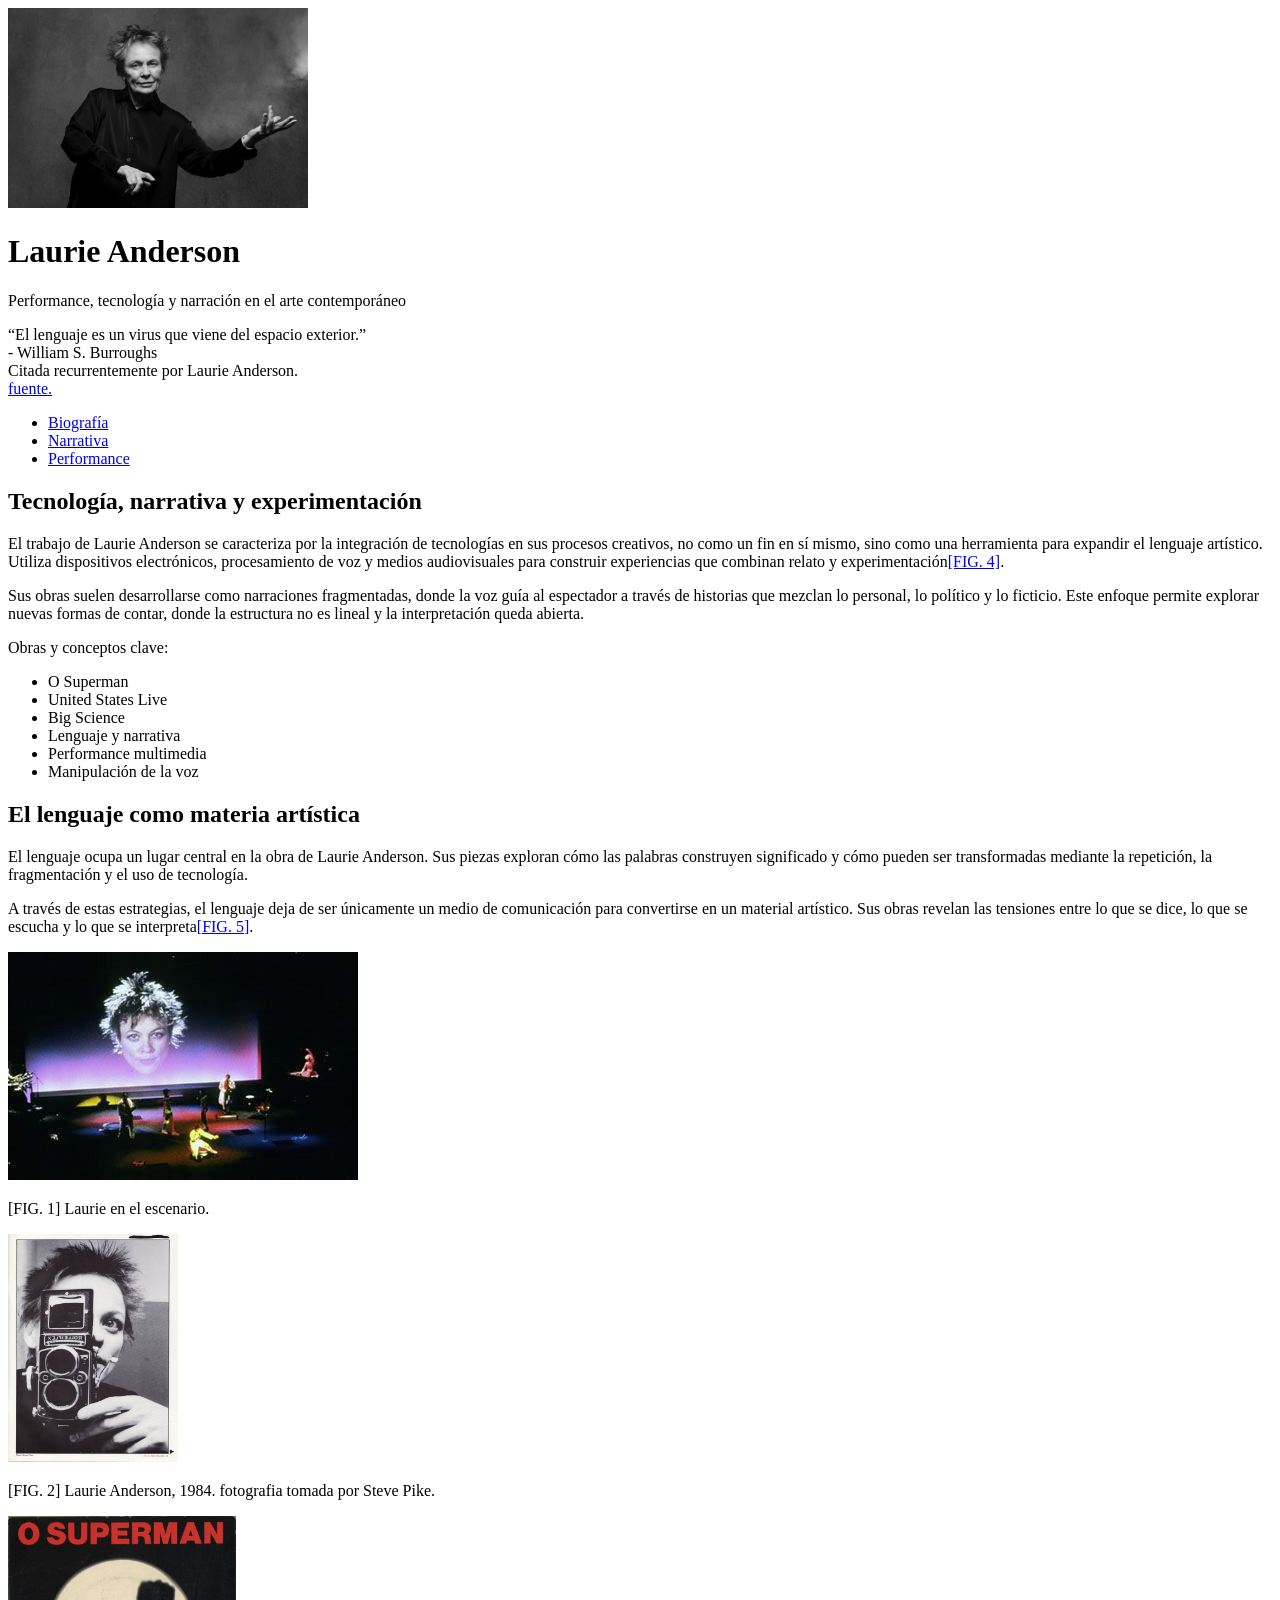
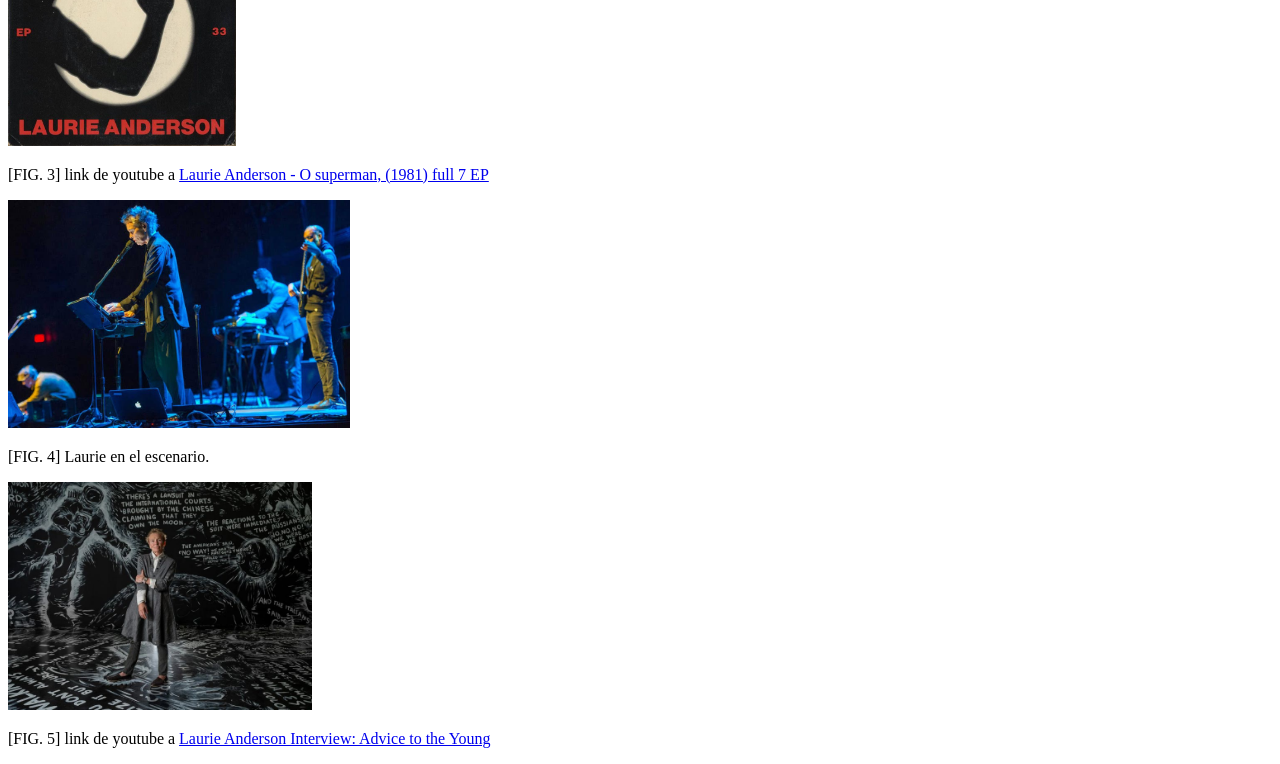
==== primer parcial/narrativa.html @ 61338477 "Organización de los textos de Laurie Anderson" ====
<!DOCTYPE html>
<html lang="es">
    <head>
        <meta charset="utf-8">
        <meta name="viewport" content="width=device-width, initial-scale=1.0"> <!--esto es para la vista desde un celular-->
        <title>narrativa</title>
    </head>
    <body>
        <header>
            <img class="foto-principal" src="img/anderson-1.jpg" alt="Imagen de Laurie" height="200" width="300">
            <H1>Laurie Anderson</H1>
            <p>Performance, tecnología y narración en el arte contemporáneo</p>
        </header>
    
        <section class="titulo">
            <q>El lenguaje es un virus que viene del espacio exterior.</q>
            <br>- William S. Burroughs
            <br>Citada recurrentemente por Laurie Anderson.
            <br> <a href="https://www.goodreads.com/author/quotes/4462369.William_S_Burroughs#:~:text=Language%20is%20a%20virus%20from%20outer%20space" target="_blank">
                fuente.</a>
        </section>
        
        <nav>
            <ul>
                <li>
                <a href="index.html" target="_self">Biografía</a>
                </li>

                <li>
                <a href="narrativa.html" target="_self">Narrativa</a>
                </li>
                
                <li>
                <a href="performance.html" target="_self">Performance</a>
                </li>
            </ul>
        </nav>

        <article>
            <h2>Tecnología, narrativa y experimentación</h2>

            <p>El trabajo de Laurie Anderson se caracteriza por la integración de tecnologías en sus procesos creativos, no como un fin en sí mismo, 
            sino como una herramienta para expandir el lenguaje artístico. 
            Utiliza dispositivos electrónicos, procesamiento de voz y medios audiovisuales para construir experiencias que combinan relato y experimentación<a href="#fig4">[FIG. 4]</a>.</p>

            <p>Sus obras suelen desarrollarse como narraciones fragmentadas, donde la voz guía al espectador a través de historias que mezclan lo personal, lo político y lo ficticio. 
            Este enfoque permite explorar nuevas formas de contar, donde la estructura no es lineal y la interpretación queda abierta.</p>

            <p>Obras y conceptos clave:</p>

            <ul>
                <li>O Superman</li>
                <li>United States Live</li>
                <li>Big Science</li>
                <li>Lenguaje y narrativa</li>
                <li>Performance multimedia</li>
                <li>Manipulación de la voz</li>
            </ul>
        </article>

        <section>
                <h2>El lenguaje como materia artística</h2>

                <p>El lenguaje ocupa un lugar central en la obra de Laurie Anderson. 
                Sus piezas exploran cómo las palabras construyen significado y cómo pueden ser transformadas mediante la repetición, la fragmentación y el uso de tecnología.</p>

                <p>A través de estas estrategias, el lenguaje deja de ser únicamente un medio de comunicación para convertirse en un material artístico. 
                Sus obras revelan las tensiones entre lo que se dice, lo que se escucha y lo que se interpreta<a href="#fig5">[FIG. 5]</a>.</p>
        </section>

        <aside>

            <section>
                <img id="fig1" src="img/1000109879.jpg" alt="imagen de Laurie en el escenario" height="228" width="350">
                <p>[FIG. 1] Laurie en el escenario.</p>
            </section>
            
            <section>
                <img id="fig2" src="img/1000109864.jpg" alt="fotografia de Laurie" height="228" width="170">
                <p>[FIG. 2] Laurie Anderson, 1984. fotografia tomada por Steve Pike.</p>
            </section>
            
            <section>
                <img id="fig3" src="img/1000109868.jpg" alt="portada del disco O superman" height="230" width="228">
                    <p>[FIG. 3] link de youtube a <a href="https://youtube.com/watch?v=u6ImFRdNG0A&si=qhs4lMYr_cDHVSjS" target="_blank">
                    Laurie Anderson - O superman, (1981) full 7 EP</a></p>
            </section>

            <section>
                <img id="fig4" src="img/anderson-2.jpg" alt="imagen de Laurie en el escenario" height="228" width="342">
                <p>[FIG. 4] Laurie en el escenario.</p>
            </section>

            <section>
                <img id="fig5" src="img/1000109871.jpg" alt="imagen de laurie" height="228" width="304">
                    <p>[FIG. 5] link de youtube a <a href="https://youtu.be/Vzt2p4XkKco" target="_blank">
                    Laurie Anderson Interview: Advice to the Young</a></p>
            </section>

        </aside>

    </body>

</html>
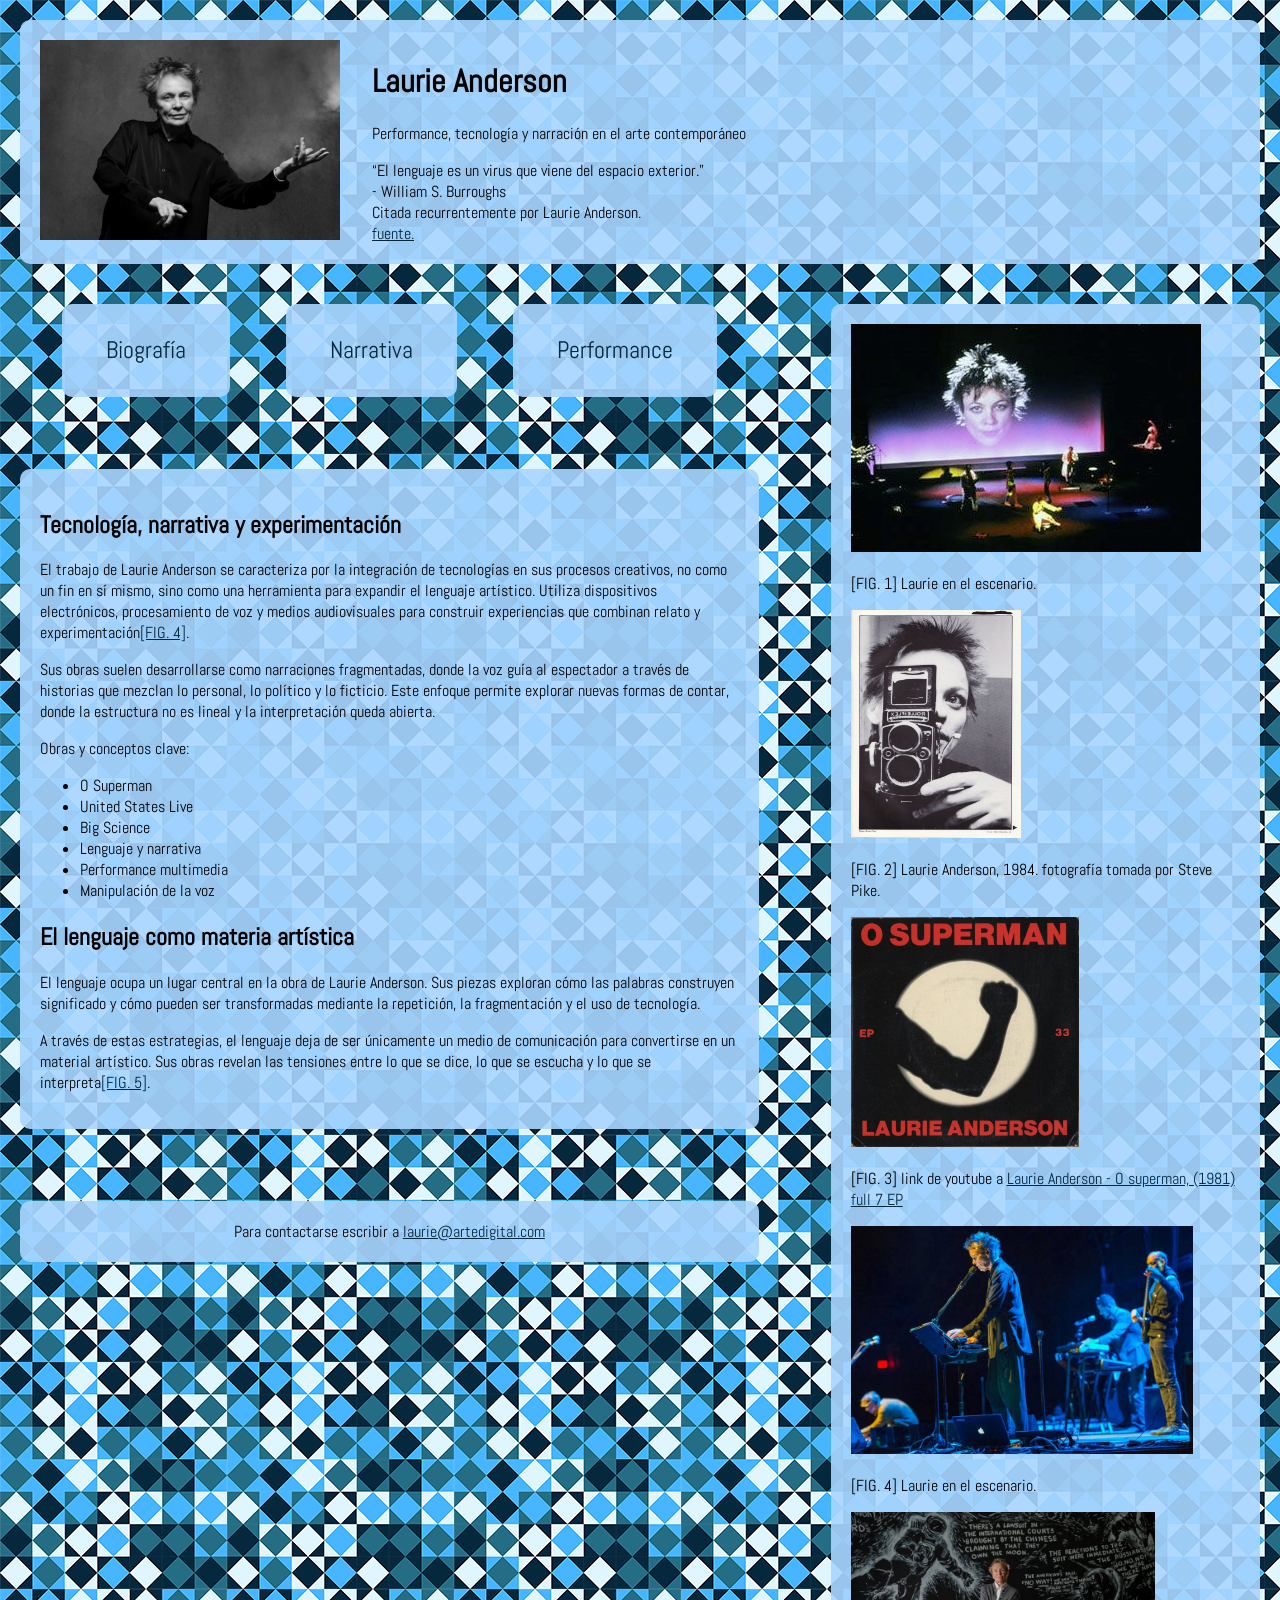
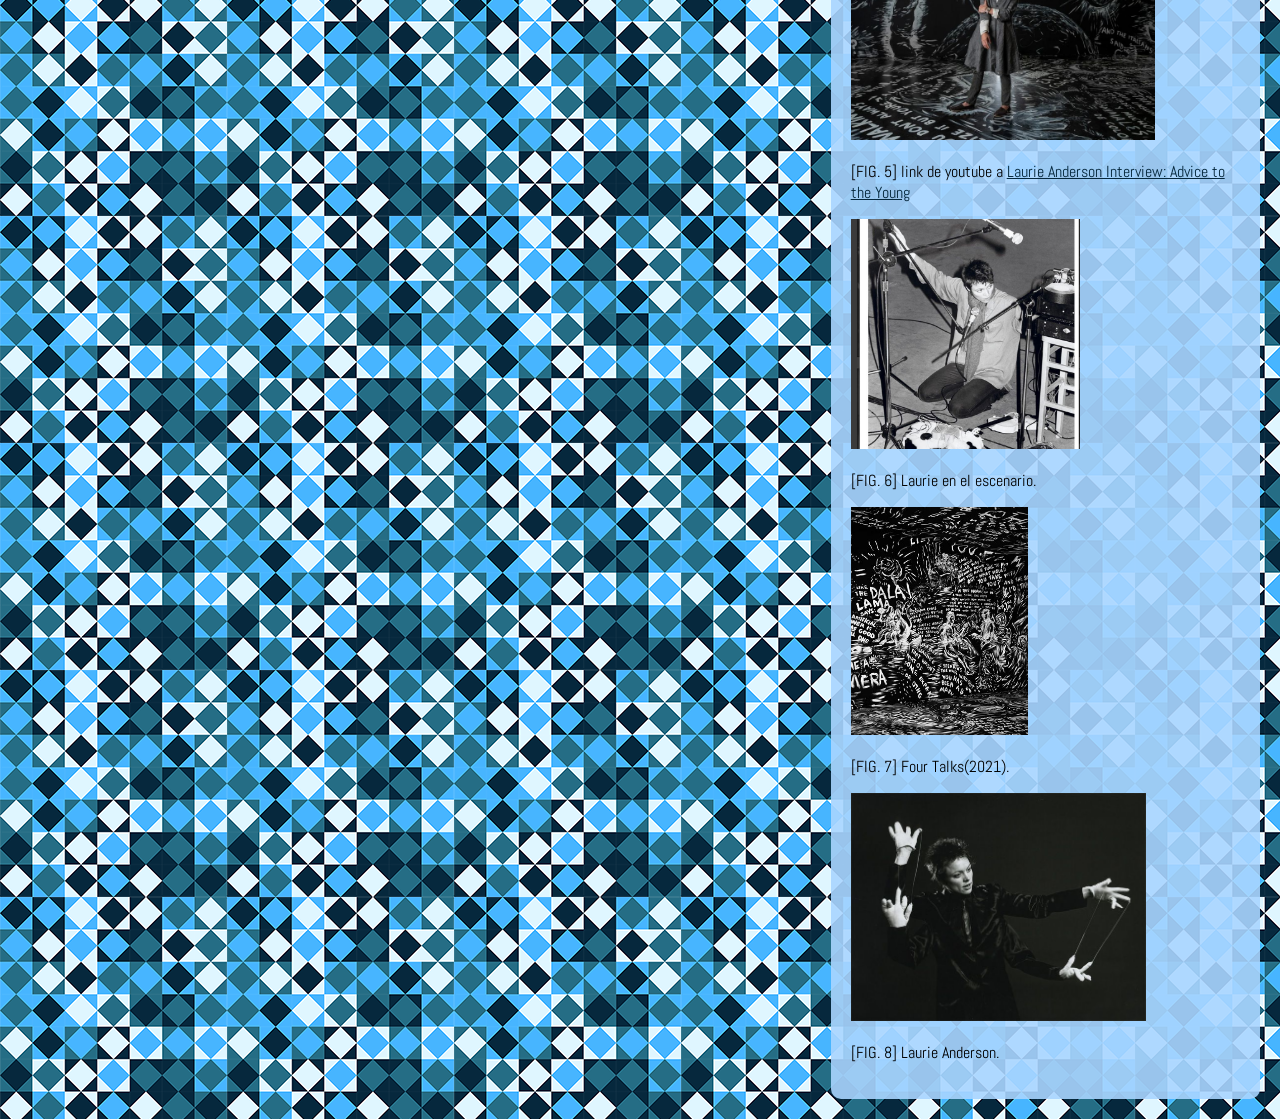
==== commit e96855a3: "Migración del proyecto de celular a PC + CSS" ====
--- a/primer parcial/narrativa.html
+++ b/primer parcial/narrativa.html
@@ -4,100 +4,140 @@
         <meta charset="utf-8">
         <meta name="viewport" content="width=device-width, initial-scale=1.0"> <!--esto es para la vista desde un celular-->
         <title>narrativa</title>
+        
+        <link rel="preconnect" href="https://fonts.googleapis.com">
+        <link rel="preconnect" href="https://fonts.gstatic.com" crossorigin>
+        <link href="https://fonts.googleapis.com/css2?family=Abel&display=swap" rel="stylesheet">
+        <link rel="stylesheet" href="css/estilo.css">
     </head>
     <body>
         <header>
             <img class="foto-principal" src="img/anderson-1.jpg" alt="Imagen de Laurie" height="200" width="300">
-            <H1>Laurie Anderson</H1>
-            <p>Performance, tecnología y narración en el arte contemporáneo</p>
-        </header>
-    
-        <section class="titulo">
-            <q>El lenguaje es un virus que viene del espacio exterior.</q>
-            <br>- William S. Burroughs
-            <br>Citada recurrentemente por Laurie Anderson.
-            <br> <a href="https://www.goodreads.com/author/quotes/4462369.William_S_Burroughs#:~:text=Language%20is%20a%20virus%20from%20outer%20space" target="_blank">
+            
+            <div class="titulo">
+                <H1>Laurie Anderson</H1>
+                
+                <p>Performance, tecnología y narración en el arte contemporáneo</p>
+
+                <section>
+                <q>El lenguaje es un virus que viene del espacio exterior.</q>
+                <br>- William S. Burroughs
+                <br>Citada recurrentemente por Laurie Anderson.
+                <br> <a href="https://www.goodreads.com/author/quotes/4462369.William_S_Burroughs#:~:text=Language%20is%20a%20virus%20from%20outer%20space" target="_blank">
                 fuente.</a>
-        </section>
+                </section>
+            </div>
+            </header>
+            
+            <div class="layout">
+            <div class="left"> 
+            
+                <nav>
+                <ul>
+                    <li class="uno">
+                    <a href="index.html" target="_self">Biografía</a>
+                    </li>
+
+                    <li class="dos">
+                    <a href="narrativa.html" target="_self">Narrativa</a>
+                    </li>
+
+                    <li class="tres">
+                    <a href="performance.html" target="_self">Performance</a>
+                    </li>
+                </ul>
+                </nav>
+
+                <main>
+                    <article>
+                        <h2>Tecnología, narrativa y experimentación</h2>
+
+                        <p>El trabajo de Laurie Anderson se caracteriza por la integración de tecnologías en sus procesos creativos, no como un fin en sí mismo, 
+                        sino como una herramienta para expandir el lenguaje artístico. 
+                        Utiliza dispositivos electrónicos, procesamiento de voz y medios audiovisuales para construir experiencias que combinan relato y experimentación<a href="#fig4">[FIG. 4]</a>.</p>
+
+                        <p>Sus obras suelen desarrollarse como narraciones fragmentadas, donde la voz guía al espectador a través de historias que mezclan lo personal, lo político y lo ficticio. 
+                        Este enfoque permite explorar nuevas formas de contar, donde la estructura no es lineal y la interpretación queda abierta.</p>
+
+                        <p>Obras y conceptos clave:</p>
+
+                        <ul>
+                            <li>O Superman</li>
+                            <li>United States Live</li>
+                            <li>Big Science</li>
+                            <li>Lenguaje y narrativa</li>
+                            <li>Performance multimedia</li>
+                            <li>Manipulación de la voz</li>
+                        </ul>
+                    </article>
+
+                    <section>
+                            <h2>El lenguaje como materia artística</h2>
+
+                            <p>El lenguaje ocupa un lugar central en la obra de Laurie Anderson. 
+                            Sus piezas exploran cómo las palabras construyen significado y cómo pueden ser transformadas mediante la repetición, la fragmentación y el uso de tecnología.</p>
+
+                            <p>A través de estas estrategias, el lenguaje deja de ser únicamente un medio de comunicación para convertirse en un material artístico. 
+                            Sus obras revelan las tensiones entre lo que se dice, lo que se escucha y lo que se interpreta<a href="#fig5">[FIG. 5]</a>.</p>
+                    </section>
+                </main>
+
+                <footer>
+                    Para contactarse escribir a <a href="mailto:laurie@artedigital.com">laurie@artedigital.com</a>
+                </footer>
+
+            </div>
+
+                <aside>
+
+                    <section>
+                        <img id="fig1" src="img/1000109879.jpg" alt="imagen de Laurie en el escenario" height="228" width="350">
+                        <p>[FIG. 1] Laurie en el escenario.</p>
+                    </section>
+                    
+                    <section>
+                        <img id="fig2" src="img/1000109864.jpg" alt="fotografía de Laurie" height="228" width="170">
+                        <p>[FIG. 2] Laurie Anderson, 1984. fotografía tomada por Steve Pike.</p>
+                    </section>
+                    
+                    <section>
+                        <img id="fig3" src="img/1000109868.jpg" alt="portada del disco O superman" height="230" width="228">
+                            <p>[FIG. 3] link de youtube a <a href="https://youtube.com/watch?v=u6ImFRdNG0A&si=qhs4lMYr_cDHVSjS" target="_blank">
+                            Laurie Anderson - O superman, (1981) full 7 EP</a></p>
+                    </section>
+
+                    <section>
+                        <img id="fig4" src="img/anderson-2.jpg" alt="imagen de Laurie en el escenario" height="228" width="342">
+                        <p>[FIG. 4] Laurie en el escenario.</p>
+                    </section>
+
+                    <section>
+                        <img id="fig5" src="img/1000109871.jpg" alt="imagen de laurie" height="228" width="304">
+                        <p>[FIG. 5] link de youtube a <a href="https://youtu.be/Vzt2p4XkKco" target="_blank">
+                        Laurie Anderson Interview: Advice to the Young</a></p>
+                    </section>
+
+                    <section>
+                        <img id="fig6" src="img/1000109865.jpg" alt="Laurie rodeada por elementos electronicos" height="230" width="229">
+                        <p>[FIG. 6] Laurie en el escenario.</p>
+                    </section>
+
+                    <section>
+                        <img id="fig7" src="img/anderson-3.jpg" alt="Laurie Anderson:Four Talks 2021" height="228" width="177">
+                        <p>[FIG. 7] Four Talks(2021).</p>
+                    </section>
+
+                    <section>
+                        <img id="fig8" src="img/1000109863.jpg" alt="Laurie Anderson" height="228" width="295">
+                        <p>[FIG. 8] Laurie Anderson.</p>
+                    </section>
+
+                </aside>
+
+            </div>
+
         
-        <nav>
-            <ul>
-                <li>
-                <a href="index.html" target="_self">Biografía</a>
-                </li>
 
-                <li>
-                <a href="narrativa.html" target="_self">Narrativa</a>
-                </li>
-                
-                <li>
-                <a href="performance.html" target="_self">Performance</a>
-                </li>
-            </ul>
-        </nav>
-
-        <article>
-            <h2>Tecnología, narrativa y experimentación</h2>
-
-            <p>El trabajo de Laurie Anderson se caracteriza por la integración de tecnologías en sus procesos creativos, no como un fin en sí mismo, 
-            sino como una herramienta para expandir el lenguaje artístico. 
-            Utiliza dispositivos electrónicos, procesamiento de voz y medios audiovisuales para construir experiencias que combinan relato y experimentación<a href="#fig4">[FIG. 4]</a>.</p>
-
-            <p>Sus obras suelen desarrollarse como narraciones fragmentadas, donde la voz guía al espectador a través de historias que mezclan lo personal, lo político y lo ficticio. 
-            Este enfoque permite explorar nuevas formas de contar, donde la estructura no es lineal y la interpretación queda abierta.</p>
-
-            <p>Obras y conceptos clave:</p>
-
-            <ul>
-                <li>O Superman</li>
-                <li>United States Live</li>
-                <li>Big Science</li>
-                <li>Lenguaje y narrativa</li>
-                <li>Performance multimedia</li>
-                <li>Manipulación de la voz</li>
-            </ul>
-        </article>
-
-        <section>
-                <h2>El lenguaje como materia artística</h2>
-
-                <p>El lenguaje ocupa un lugar central en la obra de Laurie Anderson. 
-                Sus piezas exploran cómo las palabras construyen significado y cómo pueden ser transformadas mediante la repetición, la fragmentación y el uso de tecnología.</p>
-
-                <p>A través de estas estrategias, el lenguaje deja de ser únicamente un medio de comunicación para convertirse en un material artístico. 
-                Sus obras revelan las tensiones entre lo que se dice, lo que se escucha y lo que se interpreta<a href="#fig5">[FIG. 5]</a>.</p>
-        </section>
-
-        <aside>
-
-            <section>
-                <img id="fig1" src="img/1000109879.jpg" alt="imagen de Laurie en el escenario" height="228" width="350">
-                <p>[FIG. 1] Laurie en el escenario.</p>
-            </section>
-            
-            <section>
-                <img id="fig2" src="img/1000109864.jpg" alt="fotografia de Laurie" height="228" width="170">
-                <p>[FIG. 2] Laurie Anderson, 1984. fotografia tomada por Steve Pike.</p>
-            </section>
-            
-            <section>
-                <img id="fig3" src="img/1000109868.jpg" alt="portada del disco O superman" height="230" width="228">
-                    <p>[FIG. 3] link de youtube a <a href="https://youtube.com/watch?v=u6ImFRdNG0A&si=qhs4lMYr_cDHVSjS" target="_blank">
-                    Laurie Anderson - O superman, (1981) full 7 EP</a></p>
-            </section>
-
-            <section>
-                <img id="fig4" src="img/anderson-2.jpg" alt="imagen de Laurie en el escenario" height="228" width="342">
-                <p>[FIG. 4] Laurie en el escenario.</p>
-            </section>
-
-            <section>
-                <img id="fig5" src="img/1000109871.jpg" alt="imagen de laurie" height="228" width="304">
-                    <p>[FIG. 5] link de youtube a <a href="https://youtu.be/Vzt2p4XkKco" target="_blank">
-                    Laurie Anderson Interview: Advice to the Young</a></p>
-            </section>
-
-        </aside>
 
     </body>
 
--- a/primer parcial/css/estilo.css
+++ b/primer parcial/css/estilo.css
@@ -0,0 +1,86 @@
+*{ 
+    box-sizing: border-box;
+
+}
+
+body{
+    margin: 0;
+    font-family: 'Abel', sans-serif;
+
+    background-image: url(../img/fondo.png);
+
+}
+
+header, main, aside, footer, .uno, .dos, .tres{
+    background: rgba(169, 213, 255, 0.9);
+    padding: 20px;
+    margin: 20px;
+    border-radius: 10px;
+}
+
+header{
+  display: flex;
+  gap: 2rem;
+  align-items: flex-start;
+}
+
+.foto-principal{
+  display: flex;
+  flex-direction: column;
+  gap: 2rem;
+}
+
+nav ul{
+  display: flex;
+  justify-content: center;
+  gap: 1rem;
+  list-style: none;
+  margin: 0;
+  padding: 0;
+}
+
+nav li{
+	display: inline-block;	
+}
+nav a{
+    font-size: 1.5em;
+	line-height: 2.2em;
+	padding: 0.4em 1em;
+	text-align: center;
+	text-decoration: none;
+}
+
+a:link{
+	color: rgb(6, 40, 61);
+}
+a:visited{
+	color: rgb(37, 109, 133);
+}
+a:hover{
+	color: rgb(71, 181, 255);
+}
+a:active{
+	color: rgb(223, 246, 255);
+}
+
+
+.layout{
+  display: flex;
+  gap: 2rem;
+  align-items: flex-start;
+}
+
+.left{
+  flex: 2;
+  display: flex;
+  flex-direction: column;
+  gap: 2rem;
+}
+
+aside{
+  flex: 1;
+}
+
+footer{
+    text-align: center;
+}
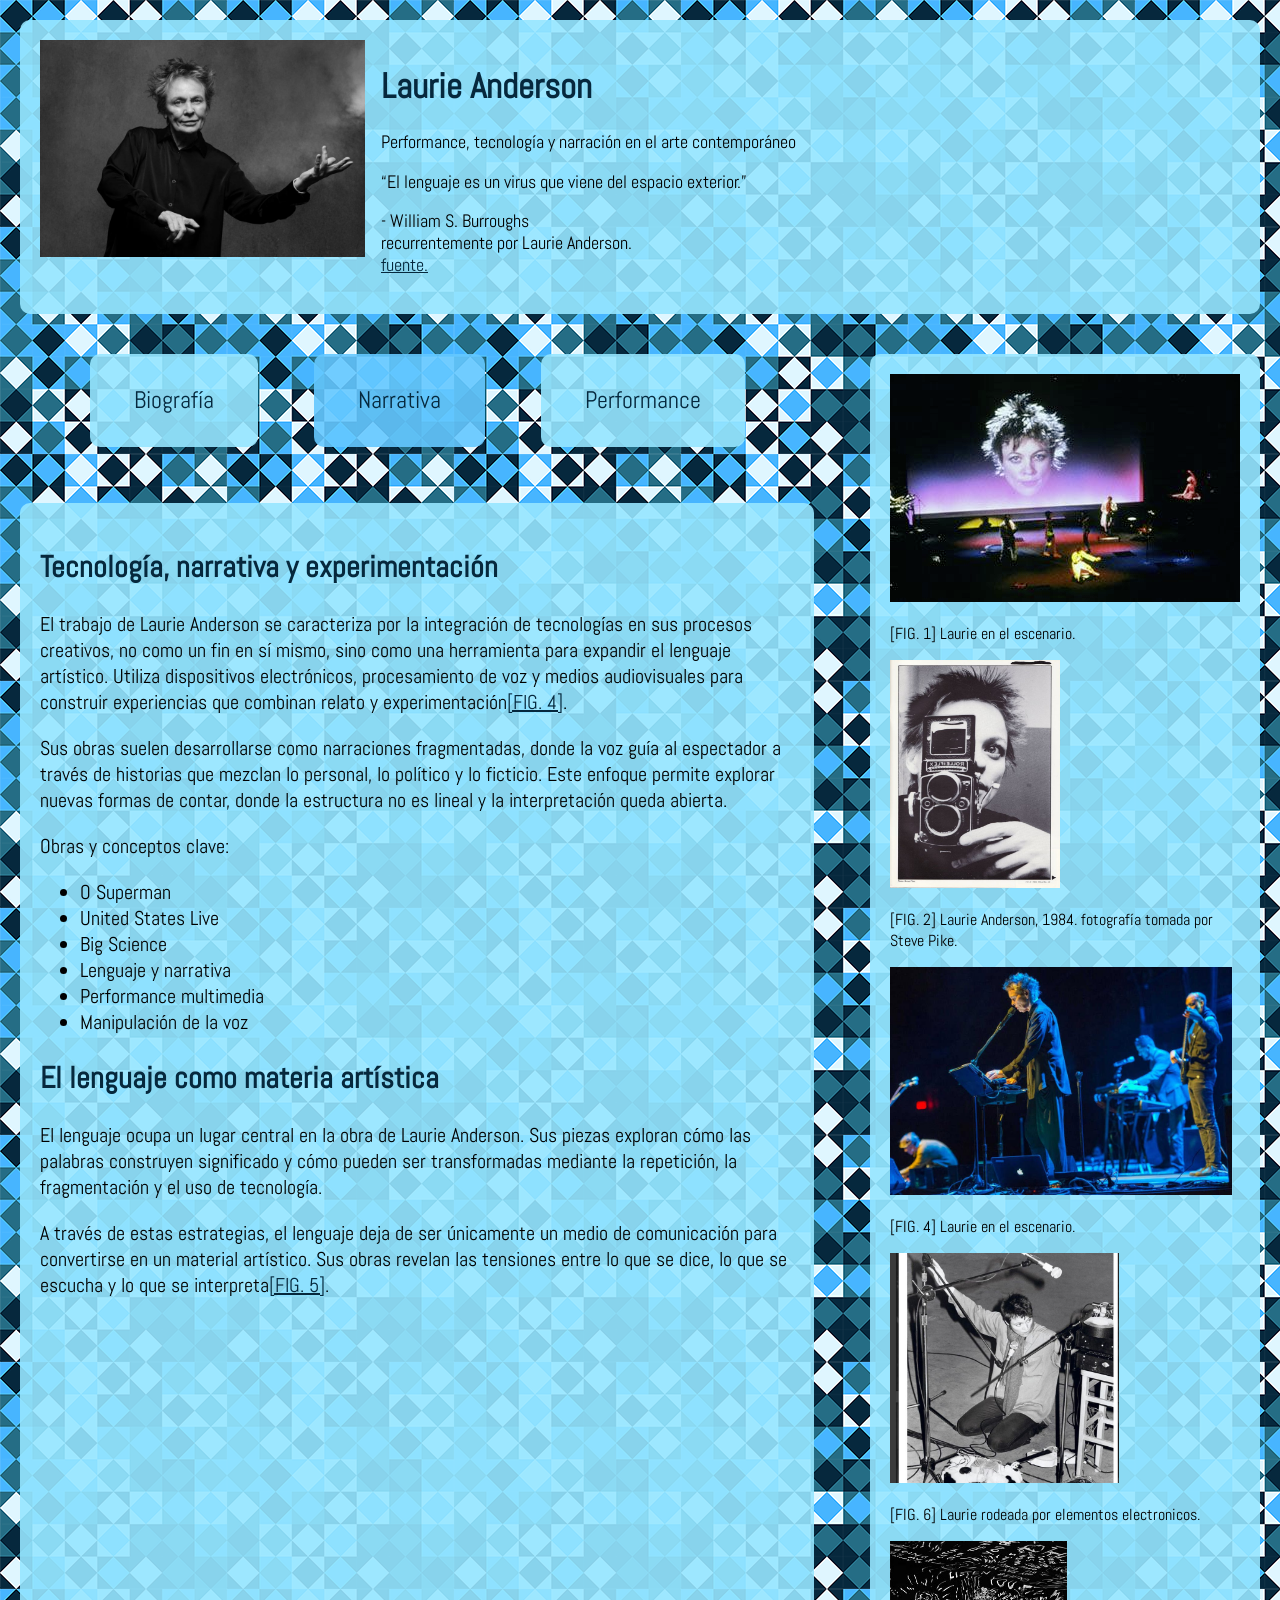
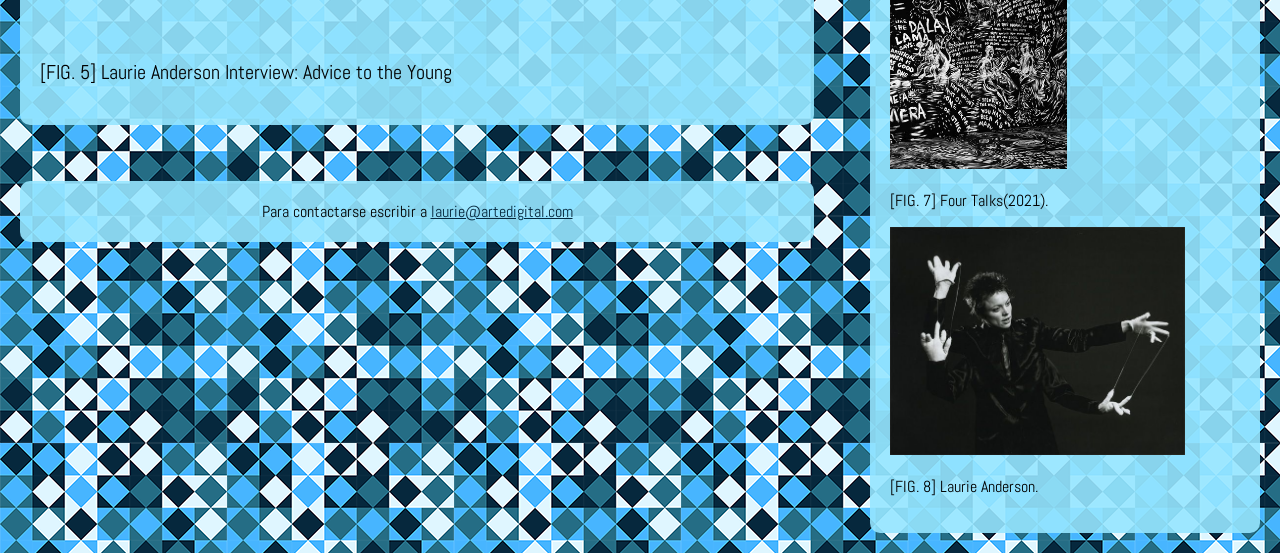
==== commit 9d868499: "Versión final y correcciones con IA" ====
--- a/primer parcial/narrativa.html
+++ b/primer parcial/narrativa.html
@@ -3,7 +3,7 @@
     <head>
         <meta charset="utf-8">
         <meta name="viewport" content="width=device-width, initial-scale=1.0"> <!--esto es para la vista desde un celular-->
-        <title>narrativa</title>
+        <title>Laurie Anderson - Narrativa</title>
         
         <link rel="preconnect" href="https://fonts.googleapis.com">
         <link rel="preconnect" href="https://fonts.gstatic.com" crossorigin>
@@ -12,19 +12,18 @@
     </head>
     <body>
         <header>
-            <img class="foto-principal" src="img/anderson-1.jpg" alt="Imagen de Laurie" height="200" width="300">
+            <img class="foto-principal" src="img/anderson-1.jpg" alt="Imagen de Laurie" height="225" width="325">
             
             <div class="titulo">
-                <H1>Laurie Anderson</H1>
-                
+                <h1>Laurie Anderson</h1>
                 <p>Performance, tecnología y narración en el arte contemporáneo</p>
 
                 <section>
-                <q>El lenguaje es un virus que viene del espacio exterior.</q>
-                <br>- William S. Burroughs
-                <br>Citada recurrentemente por Laurie Anderson.
-                <br> <a href="https://www.goodreads.com/author/quotes/4462369.William_S_Burroughs#:~:text=Language%20is%20a%20virus%20from%20outer%20space" target="_blank">
-                fuente.</a>
+                    <q>El lenguaje es un virus que viene del espacio exterior.</q>
+                    <p>- William S. Burroughs<br> 
+                    recurrentemente por Laurie Anderson.<br>
+                    <a href="https://www.goodreads.com/author/quotes/4462369.William_S_Burroughs#:~:text=Language%20is%20a%20virus%20from%20outer%20space" target="_blank">
+                    fuente.</a></p>
                 </section>
             </div>
             </header>
@@ -34,15 +33,15 @@
             
                 <nav>
                 <ul>
-                    <li class="uno">
+                    <li class="otra">
                     <a href="index.html" target="_self">Biografía</a>
                     </li>
 
-                    <li class="dos">
+                    <li class="actual">
                     <a href="narrativa.html" target="_self">Narrativa</a>
                     </li>
 
-                    <li class="tres">
+                    <li class="otra">
                     <a href="performance.html" target="_self">Performance</a>
                     </li>
                 </ul>
@@ -72,14 +71,22 @@
                     </article>
 
                     <section>
-                            <h2>El lenguaje como materia artística</h2>
+                        <h2>El lenguaje como materia artística</h2>
 
-                            <p>El lenguaje ocupa un lugar central en la obra de Laurie Anderson. 
-                            Sus piezas exploran cómo las palabras construyen significado y cómo pueden ser transformadas mediante la repetición, la fragmentación y el uso de tecnología.</p>
+                        <p>El lenguaje ocupa un lugar central en la obra de Laurie Anderson. 
+                        Sus piezas exploran cómo las palabras construyen significado y cómo pueden ser transformadas mediante la repetición, la fragmentación y el uso de tecnología.</p>
 
-                            <p>A través de estas estrategias, el lenguaje deja de ser únicamente un medio de comunicación para convertirse en un material artístico. 
-                            Sus obras revelan las tensiones entre lo que se dice, lo que se escucha y lo que se interpreta<a href="#fig5">[FIG. 5]</a>.</p>
+                        <p>A través de estas estrategias, el lenguaje deja de ser únicamente un medio de comunicación para convertirse en un material artístico. 
+                        Sus obras revelan las tensiones entre lo que se dice, lo que se escucha y lo que se interpreta<a href="#fig5">[FIG. 5]</a>.</p>
                     </section>
+
+                    <section>
+                        <iframe id="fig5" width="560" height="315" src="https://www.youtube.com/embed/Vzt2p4XkKco?si=q7MyPBWcmzaZtfuA" title="YouTube video player" frameborder="0" allow="accelerometer; autoplay; clipboard-write; encrypted-media; gyroscope; picture-in-picture; web-share" referrerpolicy="strict-origin-when-cross-origin" allowfullscreen></iframe>
+                        <p>
+                           [FIG. 5] Laurie Anderson Interview: Advice to the Young
+                        </p>
+                    </section>
+
                 </main>
 
                 <footer>
@@ -99,12 +106,6 @@
                         <img id="fig2" src="img/1000109864.jpg" alt="fotografía de Laurie" height="228" width="170">
                         <p>[FIG. 2] Laurie Anderson, 1984. fotografía tomada por Steve Pike.</p>
                     </section>
-                    
-                    <section>
-                        <img id="fig3" src="img/1000109868.jpg" alt="portada del disco O superman" height="230" width="228">
-                            <p>[FIG. 3] link de youtube a <a href="https://youtube.com/watch?v=u6ImFRdNG0A&si=qhs4lMYr_cDHVSjS" target="_blank">
-                            Laurie Anderson - O superman, (1981) full 7 EP</a></p>
-                    </section>
 
                     <section>
                         <img id="fig4" src="img/anderson-2.jpg" alt="imagen de Laurie en el escenario" height="228" width="342">
@@ -112,14 +113,8 @@
                     </section>
 
                     <section>
-                        <img id="fig5" src="img/1000109871.jpg" alt="imagen de laurie" height="228" width="304">
-                        <p>[FIG. 5] link de youtube a <a href="https://youtu.be/Vzt2p4XkKco" target="_blank">
-                        Laurie Anderson Interview: Advice to the Young</a></p>
-                    </section>
-
-                    <section>
                         <img id="fig6" src="img/1000109865.jpg" alt="Laurie rodeada por elementos electronicos" height="230" width="229">
-                        <p>[FIG. 6] Laurie en el escenario.</p>
+                        <p>[FIG. 6] Laurie rodeada por elementos electronicos.</p>
                     </section>
 
                     <section>
--- a/primer parcial/css/estilo.css
+++ b/primer parcial/css/estilo.css
@@ -11,23 +11,43 @@
 
 }
 
-header, main, aside, footer, .uno, .dos, .tres{
-    background: rgba(169, 213, 255, 0.9);
+h1, h2{
+    color: rgb(6, 40, 61) ;
+}
+
+header, main, aside, footer, .otra{
+    background: rgba(150, 230, 255, 0.9);
     padding: 20px;
     margin: 20px;
     border-radius: 10px;
 }
 
+.actual{
+    background: rgba(100, 200, 255, 0.9);
+    padding: 20px;
+    margin: 20px;
+    border-radius: 10px;
+}
+
+
 header{
   display: flex;
-  gap: 2rem;
+  gap: 1rem;
   align-items: flex-start;
+  font-size: 110%;
+    padding: 20px;
+  margin: 20px;
+  border-radius: 10px;
 }
 
-.foto-principal{
-  display: flex;
-  flex-direction: column;
-  gap: 2rem;
+.foto-principal {
+  flex-shrink: 0; 
+  height: auto;
+  max-width: 325px;
+}
+
+.titulo {
+  flex: 1;  
 }
 
 nav ul{
@@ -66,7 +86,7 @@
 
 .layout{
   display: flex;
-  gap: 2rem;
+  gap: 1rem;
   align-items: flex-start;
 }
 
@@ -74,13 +94,17 @@
   flex: 2;
   display: flex;
   flex-direction: column;
-  gap: 2rem;
+  gap: 1rem;
 }
 
 aside{
-  flex: 1;
+  flex: 0.5;
 }
 
 footer{
     text-align: center;
+}
+
+main{
+     font-size: 125%;
 }
